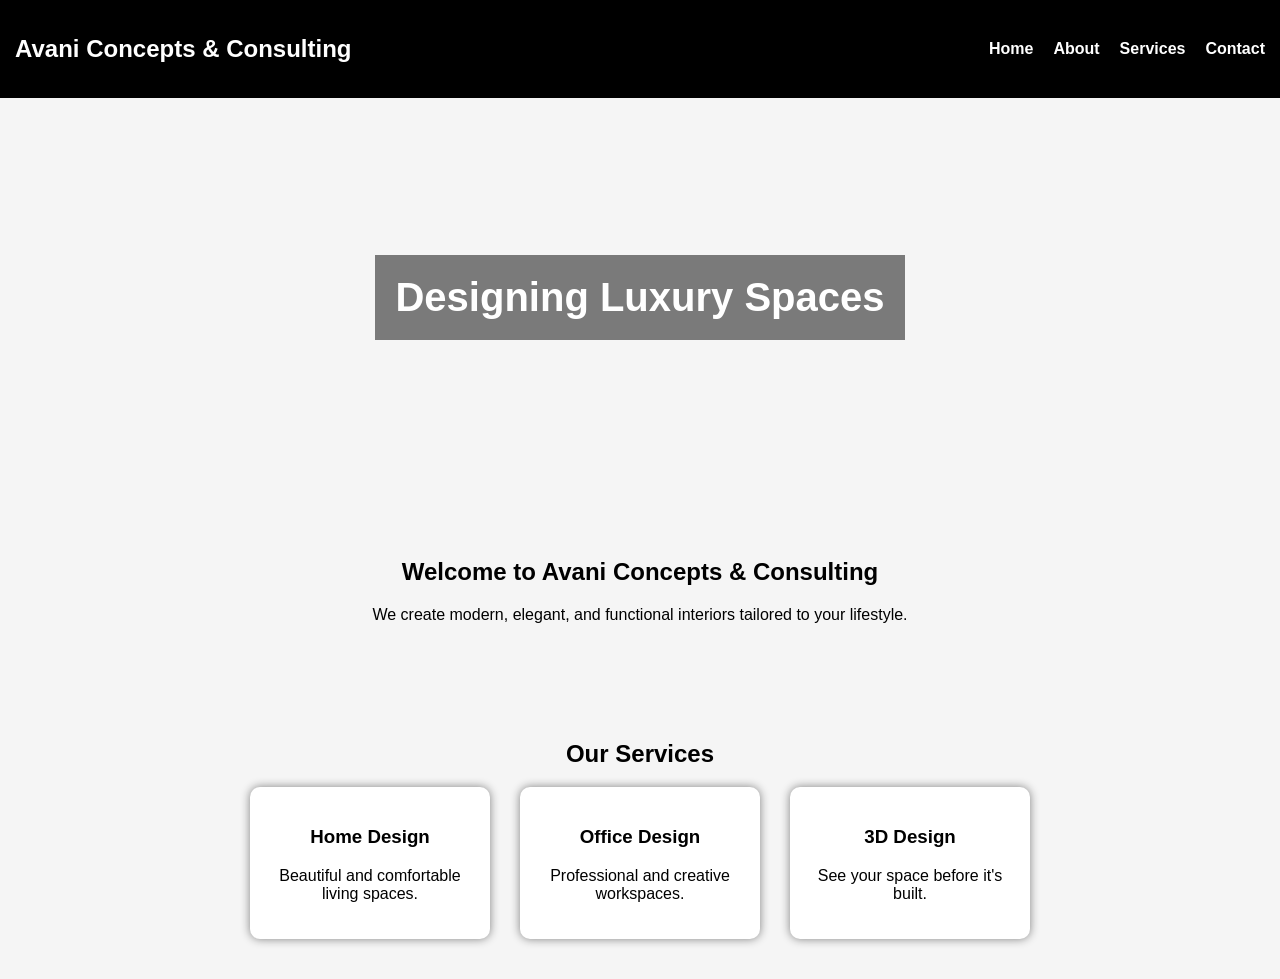
==== index.html @ 398713ec "Initial website" ====
<!DOCTYPE html>
<html>
<head>
  <title>YourClosets</title>

  <style>
    body {
      font-family: Arial;
      margin: 0;
      background: #f5f5f5;
    }

    nav {
      background: black;
      color: white;
      padding: 15px;
      display: flex;
      justify-content: space-between;
      align-items: center;
    }

    nav ul {
      list-style: none;
      display: flex;
      gap: 20px;
    }

    nav a {
      color: white;
      text-decoration: none;
      font-weight: bold;
    }

    nav a:hover {
      color: gold;
    }

    .hero {
      background: url('https://images.unsplash.com/photo-1618221195710-dd6b41faaea6') no-repeat center/cover;
      height: 400px;
      color: white;
      display: flex;
      align-items: center;
      justify-content: center;
      text-align: center;
    }

    .hero h1 {
      font-size: 40px;
      background: rgba(0,0,0,0.5);
      padding: 20px;
    }

    .section {
      padding: 40px;
      text-align: center;
    }

    .services {
      display: flex;
      justify-content: center;
      gap: 30px;
    }

    .card {
      background: white;
      padding: 20px;
      width: 200px;
      border-radius: 10px;
      box-shadow: 0 0 10px gray;
    }

  </style>
</head>

<body>

<nav>
  <h1>Avani Concepts & Consulting</h1>
  <ul>
    <li><a href="index.html">Home</a></li>
    <li><a href="about.html">About</a></li>
    <li><a href="services.html">Services</a></li>
    <li><a href="contact.html">Contact</a></li>
  </ul>
</nav>

<div class="hero">
  <h1>Designing Luxury Spaces</h1>
</div>

<div class="section">
  <h2>Welcome to Avani Concepts & Consulting</h2>
  <p>We create modern, elegant, and functional interiors tailored to your lifestyle.</p>
</div>

<div class="section">
  <h2>Our Services</h2>

  <div class="services">
    <div class="card">
      <h3>Home Design</h3>
      <p>Beautiful and comfortable living spaces.</p>
    </div>

    <div class="card">
      <h3>Office Design</h3>
      <p>Professional and creative workspaces.</p>
    </div>

    <div class="card">
      <h3>3D Design</h3>
      <p>See your space before it's built.</p>
    </div>
  </div>

</div>

</body>
</html>
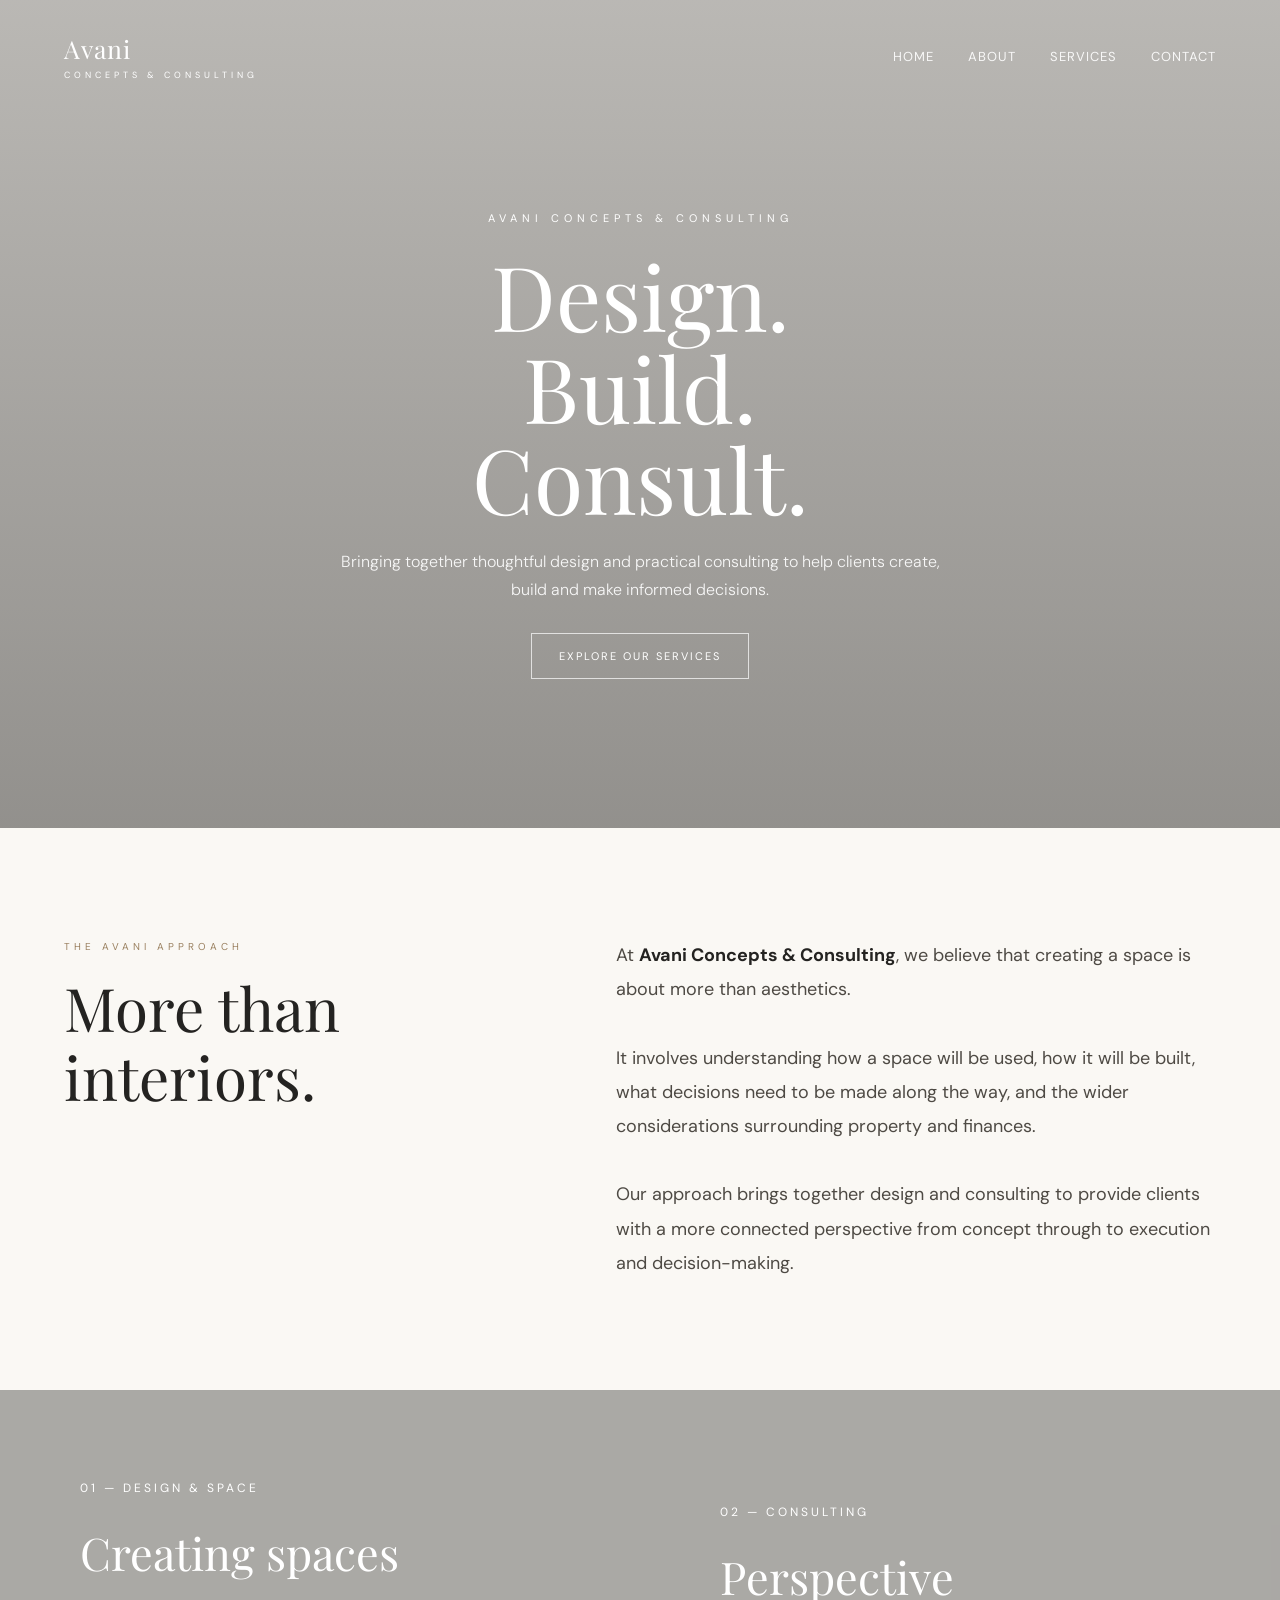
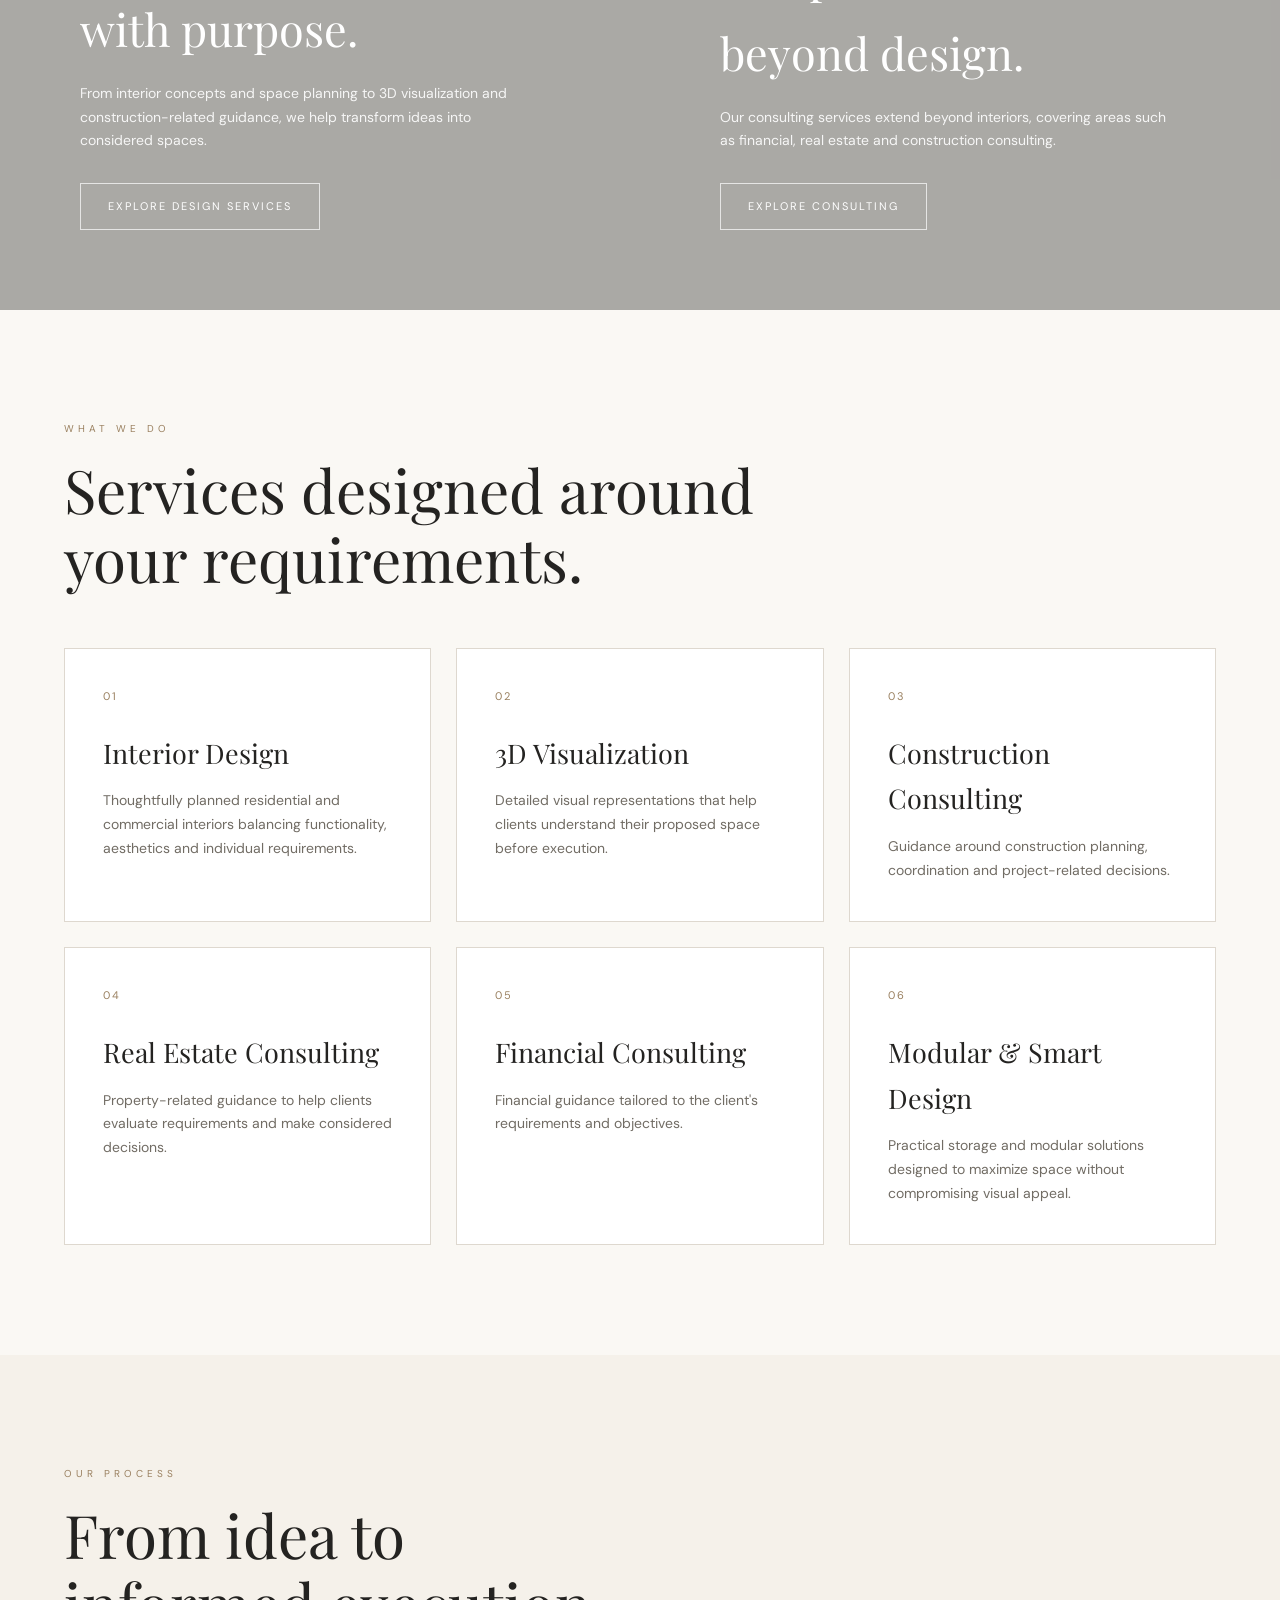
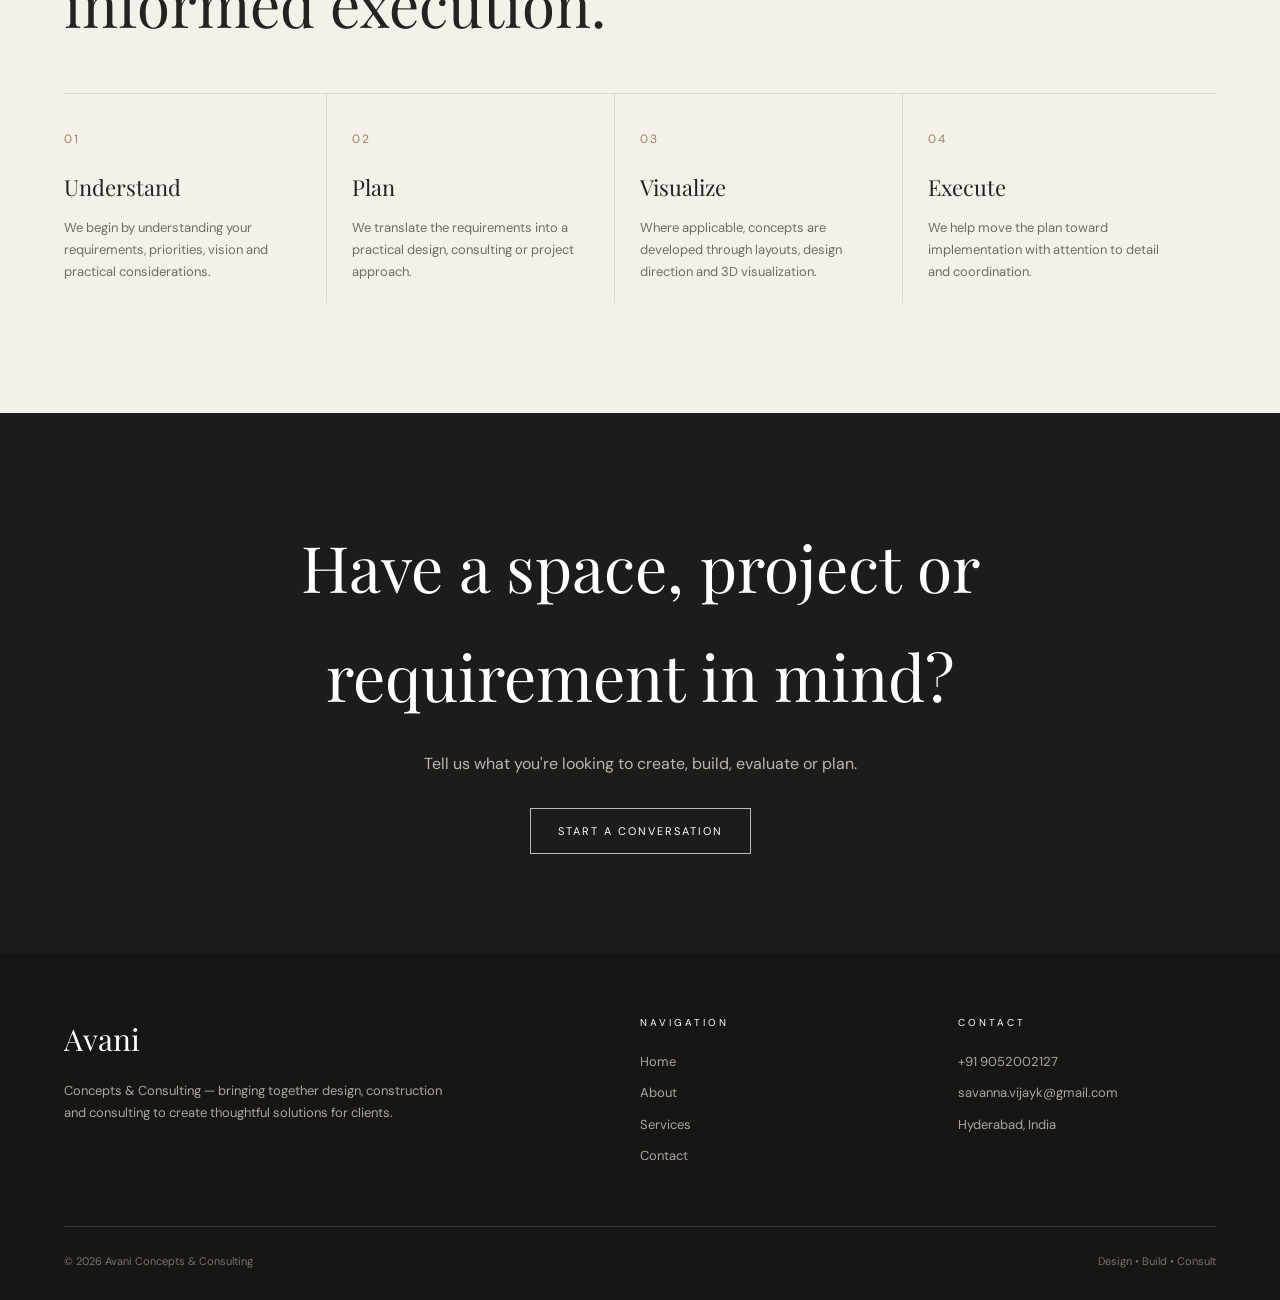
==== commit 79648c63: "Updated website" ====
--- a/index.html
+++ b/index.html
@@ -1,120 +1,469 @@
 <!DOCTYPE html>
-<html>
+<html lang="en">
+
 <head>
-  <title>YourClosets</title>
-
-  <style>
-    body {
-      font-family: Arial;
-      margin: 0;
-      background: #f5f5f5;
-    }
-
-    nav {
-      background: black;
-      color: white;
-      padding: 15px;
-      display: flex;
-      justify-content: space-between;
-      align-items: center;
-    }
-
-    nav ul {
-      list-style: none;
-      display: flex;
-      gap: 20px;
-    }
-
-    nav a {
-      color: white;
-      text-decoration: none;
-      font-weight: bold;
-    }
-
-    nav a:hover {
-      color: gold;
-    }
-
-    .hero {
-      background: url('https://images.unsplash.com/photo-1618221195710-dd6b41faaea6') no-repeat center/cover;
-      height: 400px;
-      color: white;
-      display: flex;
-      align-items: center;
-      justify-content: center;
-      text-align: center;
-    }
-
-    .hero h1 {
-      font-size: 40px;
-      background: rgba(0,0,0,0.5);
-      padding: 20px;
-    }
-
-    .section {
-      padding: 40px;
-      text-align: center;
-    }
-
-    .services {
-      display: flex;
-      justify-content: center;
-      gap: 30px;
-    }
-
-    .card {
-      background: white;
-      padding: 20px;
-      width: 200px;
-      border-radius: 10px;
-      box-shadow: 0 0 10px gray;
-    }
-
-  </style>
+    <meta charset="UTF-8">
+    <meta name="viewport" content="width=device-width, initial-scale=1.0">
+
+    <title>Avani Concepts & Consulting | Design. Build. Consult.</title>
+
+    <link rel="stylesheet" href="style.css">
 </head>
 
 <body>
 
-<nav>
-  <h1>Avani Concepts & Consulting</h1>
-  <ul>
-    <li><a href="index.html">Home</a></li>
-    <li><a href="about.html">About</a></li>
-    <li><a href="services.html">Services</a></li>
-    <li><a href="contact.html">Contact</a></li>
-  </ul>
-</nav>
-
-<div class="hero">
-  <h1>Designing Luxury Spaces</h1>
-</div>
-
-<div class="section">
-  <h2>Welcome to Avani Concepts & Consulting</h2>
-  <p>We create modern, elegant, and functional interiors tailored to your lifestyle.</p>
-</div>
-
-<div class="section">
-  <h2>Our Services</h2>
-
-  <div class="services">
-    <div class="card">
-      <h3>Home Design</h3>
-      <p>Beautiful and comfortable living spaces.</p>
-    </div>
-
-    <div class="card">
-      <h3>Office Design</h3>
-      <p>Professional and creative workspaces.</p>
-    </div>
-
-    <div class="card">
-      <h3>3D Design</h3>
-      <p>See your space before it's built.</p>
-    </div>
-  </div>
-
-</div>
+<header class="navbar">
+
+    <a href="index.html" class="logo">
+        Avani
+        <span>Concepts & Consulting</span>
+    </a>
+
+    <ul class="nav-links">
+        <li><a href="index.html">Home</a></li>
+        <li><a href="about.html">About</a></li>
+        <li><a href="services.html">Services</a></li>
+        <li><a href="contact.html">Contact</a></li>
+    </ul>
+
+</header>
+
+
+<!-- HERO -->
+
+<section class="hero">
+
+    <div class="hero-content">
+
+        <div class="eyebrow">
+            Avani Concepts & Consulting
+        </div>
+
+        <h1>
+            Design.<br>
+            Build.<br>
+            Consult.
+        </h1>
+
+        <p>
+            Bringing together thoughtful design and practical consulting
+            to help clients create, build and make informed decisions.
+        </p>
+
+        <a href="services.html" class="btn">
+            Explore Our Services
+        </a>
+
+    </div>
+
+</section>
+
+
+<!-- INTRO -->
+
+<section class="section">
+
+    <div class="container intro">
+
+        <div>
+            <div class="section-label">
+                The Avani Approach
+            </div>
+
+            <h2 class="section-title">
+                More than interiors.
+            </h2>
+        </div>
+
+        <div class="intro-text">
+
+            <p>
+                At <strong>Avani Concepts & Consulting</strong>, we believe
+                that creating a space is about more than aesthetics.
+            </p>
+
+            <br>
+
+            <p>
+                It involves understanding how a space will be used,
+                how it will be built, what decisions need to be made
+                along the way, and the wider considerations surrounding
+                property and finances.
+            </p>
+
+            <br>
+
+            <p>
+                Our approach brings together design and consulting
+                to provide clients with a more connected perspective
+                from concept through to execution and decision-making.
+            </p>
+
+        </div>
+
+    </div>
+
+</section>
+
+
+<!-- TWO SIDES -->
+
+<section class="divisions">
+
+    <div class="division division-design">
+
+        <div class="division-content">
+
+            <div class="division-number">
+                01 — DESIGN & SPACE
+            </div>
+
+            <h2>
+                Creating spaces<br>
+                with purpose.
+            </h2>
+
+            <p>
+                From interior concepts and space planning to
+                3D visualization and construction-related guidance,
+                we help transform ideas into considered spaces.
+            </p>
+
+            <a href="services.html" class="btn">
+                Explore Design Services
+            </a>
+
+        </div>
+
+    </div>
+
+
+    <div class="division division-consulting">
+
+        <div class="division-content">
+
+            <div class="division-number">
+                02 — CONSULTING
+            </div>
+
+            <h2>
+                Perspective<br>
+                beyond design.
+            </h2>
+
+            <p>
+                Our consulting services extend beyond interiors,
+                covering areas such as financial, real estate and
+                construction consulting.
+            </p>
+
+            <a href="services.html" class="btn">
+                Explore Consulting
+            </a>
+
+        </div>
+
+    </div>
+
+</section>
+
+
+<!-- FEATURED SERVICES -->
+
+<section class="section">
+
+    <div class="container">
+
+        <div class="section-label">
+            What We Do
+        </div>
+
+        <h2 class="section-title">
+            Services designed around<br>
+            your requirements.
+        </h2>
+
+
+        <div class="service-grid">
+
+            <div class="service-card">
+
+                <div class="service-number">01</div>
+
+                <h3>
+                    Interior Design
+                </h3>
+
+                <p>
+                    Thoughtfully planned residential and
+                    commercial interiors balancing functionality,
+                    aesthetics and individual requirements.
+                </p>
+
+            </div>
+
+
+            <div class="service-card">
+
+                <div class="service-number">02</div>
+
+                <h3>
+                    3D Visualization
+                </h3>
+
+                <p>
+                    Detailed visual representations that help
+                    clients understand their proposed space
+                    before execution.
+                </p>
+
+            </div>
+
+
+            <div class="service-card">
+
+                <div class="service-number">03</div>
+
+                <h3>
+                    Construction Consulting
+                </h3>
+
+                <p>
+                    Guidance around construction planning,
+                    coordination and project-related decisions.
+                </p>
+
+            </div>
+
+
+            <div class="service-card">
+
+                <div class="service-number">04</div>
+
+                <h3>
+                    Real Estate Consulting
+                </h3>
+
+                <p>
+                    Property-related guidance to help clients
+                    evaluate requirements and make considered
+                    decisions.
+                </p>
+
+            </div>
+
+
+            <div class="service-card">
+
+                <div class="service-number">05</div>
+
+                <h3>
+                    Financial Consulting
+                </h3>
+
+                <p>
+                    Financial guidance tailored to the client's
+                    requirements and objectives.
+                </p>
+
+            </div>
+
+
+            <div class="service-card">
+
+                <div class="service-number">06</div>
+
+                <h3>
+                    Modular & Smart Design
+                </h3>
+
+                <p>
+                    Practical storage and modular solutions
+                    designed to maximize space without
+                    compromising visual appeal.
+                </p>
+
+            </div>
+
+        </div>
+
+    </div>
+
+</section>
+
+
+<!-- APPROACH -->
+
+<section class="section" style="background:#f5f1ea;">
+
+    <div class="container">
+
+        <div class="section-label">
+            Our Process
+        </div>
+
+        <h2 class="section-title">
+            From idea to<br>
+            informed execution.
+        </h2>
+
+
+        <div class="process">
+
+            <div class="process-item">
+
+                <div class="process-number">01</div>
+
+                <h3>Understand</h3>
+
+                <p>
+                    We begin by understanding your requirements,
+                    priorities, vision and practical considerations.
+                </p>
+
+            </div>
+
+
+            <div class="process-item">
+
+                <div class="process-number">02</div>
+
+                <h3>Plan</h3>
+
+                <p>
+                    We translate the requirements into a
+                    practical design, consulting or project approach.
+                </p>
+
+            </div>
+
+
+            <div class="process-item">
+
+                <div class="process-number">03</div>
+
+                <h3>Visualize</h3>
+
+                <p>
+                    Where applicable, concepts are developed
+                    through layouts, design direction and
+                    3D visualization.
+                </p>
+
+            </div>
+
+
+            <div class="process-item">
+
+                <div class="process-number">04</div>
+
+                <h3>Execute</h3>
+
+                <p>
+                    We help move the plan toward implementation
+                    with attention to detail and coordination.
+                </p>
+
+            </div>
+
+        </div>
+
+    </div>
+
+</section>
+
+
+<!-- CTA -->
+
+<section class="cta">
+
+    <h2>
+        Have a space, project or requirement in mind?
+    </h2>
+
+    <p>
+        Tell us what you're looking to create, build,
+        evaluate or plan.
+    </p>
+
+    <a href="contact.html" class="btn">
+        Start a Conversation
+    </a>
+
+</section>
+
+
+<!-- FOOTER -->
+
+<footer>
+
+    <div class="footer-grid">
+
+        <div>
+
+            <div class="footer-logo">
+                Avani
+            </div>
+
+            <p class="footer-text">
+                Concepts & Consulting — bringing together
+                design, construction and consulting to create
+                thoughtful solutions for clients.
+            </p>
+
+        </div>
+
+
+        <div>
+
+            <div class="footer-title">
+                Navigation
+            </div>
+
+            <ul class="footer-links">
+                <li><a href="index.html">Home</a></li>
+                <li><a href="about.html">About</a></li>
+                <li><a href="services.html">Services</a></li>
+                <li><a href="contact.html">Contact</a></li>
+            </ul>
+
+        </div>
+
+
+        <div>
+
+            <div class="footer-title">
+                Contact
+            </div>
+
+            <ul class="footer-links">
+
+                <!-- REPLACE THESE -->
+
+                <li>+91 9052002127</li>
+                <li>savanna.vijayk@gmail.com</li>
+                <li>Hyderabad, India</li>
+
+            </ul>
+
+        </div>
+
+    </div>
+
+
+    <div class="footer-bottom">
+
+        <span>
+            © 2026 Avani Concepts & Consulting
+        </span>
+
+        <span>
+            Design • Build • Consult
+        </span>
+
+    </div>
+
+</footer>
 
 </body>
 </html>
--- a/style.css
+++ b/style.css
@@ -0,0 +1,694 @@
+@import url('https://fonts.googleapis.com/css2?family=DM+Sans:wght@300;400;500;600&family=Playfair+Display:wght@400;500;600&display=swap');
+
+:root {
+    --cream: #f5f1ea;
+    --soft-cream: #faf8f4;
+    --white: #ffffff;
+    --charcoal: #242321;
+    --muted: #716c64;
+    --line: #ded8cf;
+    --accent: #9a8060;
+    --dark: #1d1c1a;
+}
+
+* {
+    box-sizing: border-box;
+    margin: 0;
+    padding: 0;
+}
+
+html {
+    scroll-behavior: smooth;
+}
+
+body {
+    font-family: 'DM Sans', sans-serif;
+    color: var(--charcoal);
+    background: var(--soft-cream);
+    line-height: 1.7;
+}
+
+a {
+    color: inherit;
+    text-decoration: none;
+}
+
+img {
+    width: 100%;
+    display: block;
+}
+
+.container {
+    width: min(1180px, 90%);
+    margin: auto;
+}
+
+/* ---------------- NAVIGATION ---------------- */
+
+.navbar {
+    position: absolute;
+    top: 0;
+    left: 0;
+    width: 100%;
+    z-index: 10;
+    padding: 28px 5%;
+    display: flex;
+    justify-content: space-between;
+    align-items: center;
+    color: white;
+}
+
+.logo {
+    font-family: 'Playfair Display', serif;
+    font-size: 25px;
+    letter-spacing: 1px;
+}
+
+.logo span {
+    display: block;
+    font-family: 'DM Sans', sans-serif;
+    font-size: 9px;
+    letter-spacing: 4px;
+    text-transform: uppercase;
+    margin-top: -3px;
+}
+
+.nav-links {
+    display: flex;
+    list-style: none;
+    gap: 34px;
+}
+
+.nav-links a {
+    font-size: 13px;
+    letter-spacing: 1px;
+    text-transform: uppercase;
+    position: relative;
+    opacity: 0.9;
+}
+
+.nav-links a::after {
+    content: "";
+    position: absolute;
+    width: 0;
+    height: 1px;
+    background: white;
+    left: 0;
+    bottom: -7px;
+    transition: 0.3s;
+}
+
+.nav-links a:hover::after {
+    width: 100%;
+}
+
+/* ---------------- HERO ---------------- */
+
+.hero {
+    min-height: 92vh;
+    background:
+        linear-gradient(rgba(20, 18, 15, 0.28), rgba(20, 18, 15, 0.45)),
+        url('https://images.unsplash.com/photo-1600607687939-ce8a6c25118c?auto=format&fit=crop&w=2000&q=85')
+        center/cover;
+    display: flex;
+    align-items: center;
+    color: white;
+}
+
+.hero-content {
+    width: min(850px, 90%);
+    margin: auto;
+    text-align: center;
+    padding-top: 60px;
+}
+
+.eyebrow {
+    text-transform: uppercase;
+    letter-spacing: 5px;
+    font-size: 11px;
+    margin-bottom: 22px;
+}
+
+.hero h1 {
+    font-family: 'Playfair Display', serif;
+    font-size: clamp(52px, 7vw, 92px);
+    font-weight: 400;
+    line-height: 1.02;
+    margin-bottom: 25px;
+}
+
+.hero p {
+    max-width: 620px;
+    margin: auto;
+    font-size: 16px;
+    font-weight: 300;
+    opacity: 0.92;
+}
+
+/* ---------------- BUTTONS ---------------- */
+
+.btn {
+    display: inline-block;
+    margin-top: 30px;
+    padding: 13px 27px;
+    border: 1px solid rgba(255,255,255,0.7);
+    font-size: 11px;
+    letter-spacing: 2px;
+    text-transform: uppercase;
+    transition: 0.3s;
+}
+
+.btn:hover {
+    background: white;
+    color: var(--charcoal);
+}
+
+.btn-dark {
+    border: 1px solid var(--charcoal);
+    color: var(--charcoal);
+}
+
+.btn-dark:hover {
+    background: var(--charcoal);
+    color: white;
+}
+
+/* ---------------- SECTIONS ---------------- */
+
+.section {
+    padding: 110px 0;
+}
+
+.section-small {
+    padding: 75px 0;
+}
+
+.section-label {
+    font-size: 10px;
+    letter-spacing: 4px;
+    text-transform: uppercase;
+    color: var(--accent);
+    margin-bottom: 18px;
+}
+
+.section-title {
+    font-family: 'Playfair Display', serif;
+    font-size: clamp(38px, 5vw, 60px);
+    font-weight: 400;
+    line-height: 1.15;
+}
+
+.section-text {
+    color: var(--muted);
+    max-width: 650px;
+    font-size: 15px;
+}
+
+/* ---------------- INTRO ---------------- */
+
+.intro {
+    display: grid;
+    grid-template-columns: 1fr 1.3fr;
+    gap: 90px;
+    align-items: start;
+}
+
+.intro-text {
+    font-size: 18px;
+    color: #4e4a44;
+    line-height: 1.9;
+}
+
+.intro-text strong {
+    color: var(--charcoal);
+}
+
+/* ---------------- TWO DIVISIONS ---------------- */
+
+.divisions {
+    display: grid;
+    grid-template-columns: 1fr 1fr;
+}
+
+.division {
+    min-height: 520px;
+    padding: 80px;
+    display: flex;
+    flex-direction: column;
+    justify-content: flex-end;
+    color: white;
+    position: relative;
+    overflow: hidden;
+}
+
+.division::before {
+    content: "";
+    position: absolute;
+    inset: 0;
+    background: rgba(20,20,18,0.35);
+    transition: 0.5s;
+}
+
+.division:hover::before {
+    background: rgba(20,20,18,0.2);
+}
+
+.division-content {
+    position: relative;
+    z-index: 2;
+}
+
+.division-design {
+    background:
+        url('https://images.unsplash.com/photo-1600607687920-4e2a09cf159d?auto=format&fit=crop&w=1200&q=85')
+        center/cover;
+}
+
+.division-consulting {
+    background:
+        url('https://images.unsplash.com/photo-1497366811353-6870744d04b2?auto=format&fit=crop&w=1200&q=85')
+        center/cover;
+}
+
+.division-number {
+    font-size: 12px;
+    letter-spacing: 3px;
+    margin-bottom: 15px;
+}
+
+.division h2 {
+    font-family: 'Playfair Display', serif;
+    font-size: 45px;
+    font-weight: 400;
+    margin-bottom: 15px;
+}
+
+.division p {
+    max-width: 450px;
+    font-size: 14px;
+    opacity: 0.9;
+}
+
+/* ---------------- SERVICE CARDS ---------------- */
+
+.service-grid {
+    display: grid;
+    grid-template-columns: repeat(3, 1fr);
+    gap: 25px;
+    margin-top: 55px;
+}
+
+.service-card {
+    background: white;
+    border: 1px solid var(--line);
+    padding: 38px;
+    min-height: 270px;
+    transition: 0.35s;
+}
+
+.service-card:hover {
+    transform: translateY(-7px);
+    box-shadow: 0 18px 45px rgba(0,0,0,0.08);
+}
+
+.service-number {
+    color: var(--accent);
+    font-size: 11px;
+    letter-spacing: 2px;
+}
+
+.service-card h3 {
+    font-family: 'Playfair Display', serif;
+    font-size: 27px;
+    font-weight: 400;
+    margin: 25px 0 13px;
+}
+
+.service-card p {
+    color: var(--muted);
+    font-size: 14px;
+}
+
+/* ---------------- IMAGE + TEXT ---------------- */
+
+.image-text {
+    display: grid;
+    grid-template-columns: 1fr 1fr;
+    min-height: 650px;
+}
+
+.image-text img {
+    height: 100%;
+    object-fit: cover;
+}
+
+.image-text-content {
+    padding: 90px;
+    display: flex;
+    flex-direction: column;
+    justify-content: center;
+    background: var(--cream);
+}
+
+.image-text-content p {
+    color: var(--muted);
+    margin-top: 25px;
+    max-width: 530px;
+}
+
+/* ---------------- PROCESS ---------------- */
+
+.process {
+    display: grid;
+    grid-template-columns: repeat(4, 1fr);
+    margin-top: 55px;
+    border-top: 1px solid var(--line);
+}
+
+.process-item {
+    padding: 35px 25px 20px 0;
+    border-right: 1px solid var(--line);
+    margin-right: 25px;
+}
+
+.process-item:last-child {
+    border-right: none;
+}
+
+.process-number {
+    color: var(--accent);
+    font-size: 12px;
+    letter-spacing: 2px;
+}
+
+.process h3 {
+    font-family: 'Playfair Display', serif;
+    font-size: 22px;
+    font-weight: 400;
+    margin: 20px 0 10px;
+}
+
+.process p {
+    color: var(--muted);
+    font-size: 13px;
+}
+
+/* ---------------- PAGE HERO ---------------- */
+
+.page-hero {
+    height: 55vh;
+    min-height: 420px;
+    display: flex;
+    align-items: flex-end;
+    padding-bottom: 75px;
+    color: white;
+    background:
+        linear-gradient(rgba(20,18,15,0.25), rgba(20,18,15,0.6)),
+        url('https://images.unsplash.com/photo-1600210492486-724fe5c67fb0?auto=format&fit=crop&w=2000&q=85')
+        center/cover;
+}
+
+.page-hero h1 {
+    font-family: 'Playfair Display', serif;
+    font-size: clamp(55px, 7vw, 90px);
+    font-weight: 400;
+}
+
+/* ---------------- CASE STUDY ---------------- */
+
+.case-study {
+    display: grid;
+    grid-template-columns: 1fr 1fr;
+    gap: 70px;
+    align-items: center;
+}
+
+.case-study img {
+    height: 600px;
+    object-fit: cover;
+}
+
+.case-study-content p {
+    color: var(--muted);
+    margin-top: 22px;
+}
+
+/* ---------------- DARK CTA ---------------- */
+
+.cta {
+    background: var(--dark);
+    color: white;
+    padding: 100px 20px;
+    text-align: center;
+}
+
+.cta h2 {
+    font-family: 'Playfair Display', serif;
+    font-size: clamp(40px, 5vw, 65px);
+    font-weight: 400;
+    max-width: 750px;
+    margin: auto;
+}
+
+.cta p {
+    max-width: 570px;
+    margin: 20px auto 0;
+    color: #bbb7b0;
+}
+
+/* ---------------- CONTACT ---------------- */
+
+.contact-layout {
+    display: grid;
+    grid-template-columns: 1fr 1.2fr;
+    gap: 100px;
+}
+
+.contact-info h2 {
+    font-family: 'Playfair Display', serif;
+    font-size: 48px;
+    font-weight: 400;
+    line-height: 1.2;
+}
+
+.contact-info p {
+    color: var(--muted);
+    margin-top: 20px;
+}
+
+.contact-details {
+    margin-top: 45px;
+}
+
+.contact-details div {
+    margin-bottom: 25px;
+}
+
+.contact-details span {
+    display: block;
+    font-size: 10px;
+    letter-spacing: 3px;
+    text-transform: uppercase;
+    color: var(--accent);
+    margin-bottom: 4px;
+}
+
+.contact-form {
+    background: white;
+    padding: 50px;
+    border: 1px solid var(--line);
+}
+
+.form-row {
+    display: grid;
+    grid-template-columns: 1fr 1fr;
+    gap: 20px;
+}
+
+.form-group {
+    margin-bottom: 25px;
+}
+
+.form-group label {
+    display: block;
+    font-size: 11px;
+    letter-spacing: 1px;
+    margin-bottom: 8px;
+    text-transform: uppercase;
+}
+
+.form-group input,
+.form-group textarea,
+.form-group select {
+    width: 100%;
+    padding: 14px 0;
+    border: none;
+    border-bottom: 1px solid var(--line);
+    background: transparent;
+    font-family: inherit;
+    outline: none;
+    font-size: 14px;
+}
+
+.form-group textarea {
+    min-height: 120px;
+    resize: vertical;
+}
+
+.submit-btn {
+    padding: 15px 30px;
+    border: none;
+    background: var(--charcoal);
+    color: white;
+    letter-spacing: 2px;
+    text-transform: uppercase;
+    font-size: 11px;
+    cursor: pointer;
+}
+
+/* ---------------- FOOTER ---------------- */
+
+footer {
+    background: #171614;
+    color: white;
+    padding: 60px 5% 30px;
+}
+
+.footer-grid {
+    display: grid;
+    grid-template-columns: 2fr 1fr 1fr;
+    gap: 60px;
+    padding-bottom: 50px;
+    border-bottom: 1px solid #373531;
+}
+
+.footer-logo {
+    font-family: 'Playfair Display', serif;
+    font-size: 30px;
+}
+
+.footer-text {
+    color: #aaa69e;
+    max-width: 400px;
+    margin-top: 15px;
+    font-size: 13px;
+}
+
+.footer-title {
+    font-size: 10px;
+    letter-spacing: 3px;
+    text-transform: uppercase;
+    margin-bottom: 20px;
+}
+
+.footer-links {
+    list-style: none;
+}
+
+.footer-links li {
+    margin-bottom: 9px;
+    color: #aaa69e;
+    font-size: 13px;
+}
+
+.footer-bottom {
+    padding-top: 25px;
+    color: #77736d;
+    font-size: 11px;
+    display: flex;
+    justify-content: space-between;
+}
+
+/* ---------------- MOBILE ---------------- */
+
+@media (max-width: 850px) {
+
+    .navbar {
+        padding: 22px 5%;
+    }
+
+    .nav-links {
+        gap: 12px;
+    }
+
+    .nav-links a {
+        font-size: 10px;
+    }
+
+    .hero {
+        min-height: 80vh;
+    }
+
+    .intro,
+    .case-study,
+    .contact-layout,
+    .image-text {
+        grid-template-columns: 1fr;
+    }
+
+    .divisions {
+        grid-template-columns: 1fr;
+    }
+
+    .division {
+        min-height: 450px;
+        padding: 50px;
+    }
+
+    .service-grid {
+        grid-template-columns: 1fr;
+    }
+
+    .process {
+        grid-template-columns: 1fr 1fr;
+    }
+
+    .image-text-content {
+        padding: 60px 8%;
+    }
+
+    .case-study img {
+        height: 450px;
+    }
+
+    .contact-form {
+        padding: 30px;
+    }
+
+    .footer-grid {
+        grid-template-columns: 1fr;
+    }
+}
+
+@media (max-width: 550px) {
+
+    .logo {
+        font-size: 18px;
+    }
+
+    .logo span {
+        font-size: 7px;
+        letter-spacing: 2px;
+    }
+
+    .nav-links {
+        gap: 9px;
+    }
+
+    .nav-links a {
+        font-size: 8px;
+    }
+
+    .process {
+        grid-template-columns: 1fr;
+    }
+
+    .form-row {
+        grid-template-columns: 1fr;
+    }
+
+    .footer-bottom {
+        flex-direction: column;
+        gap: 10px;
+    }
+}
